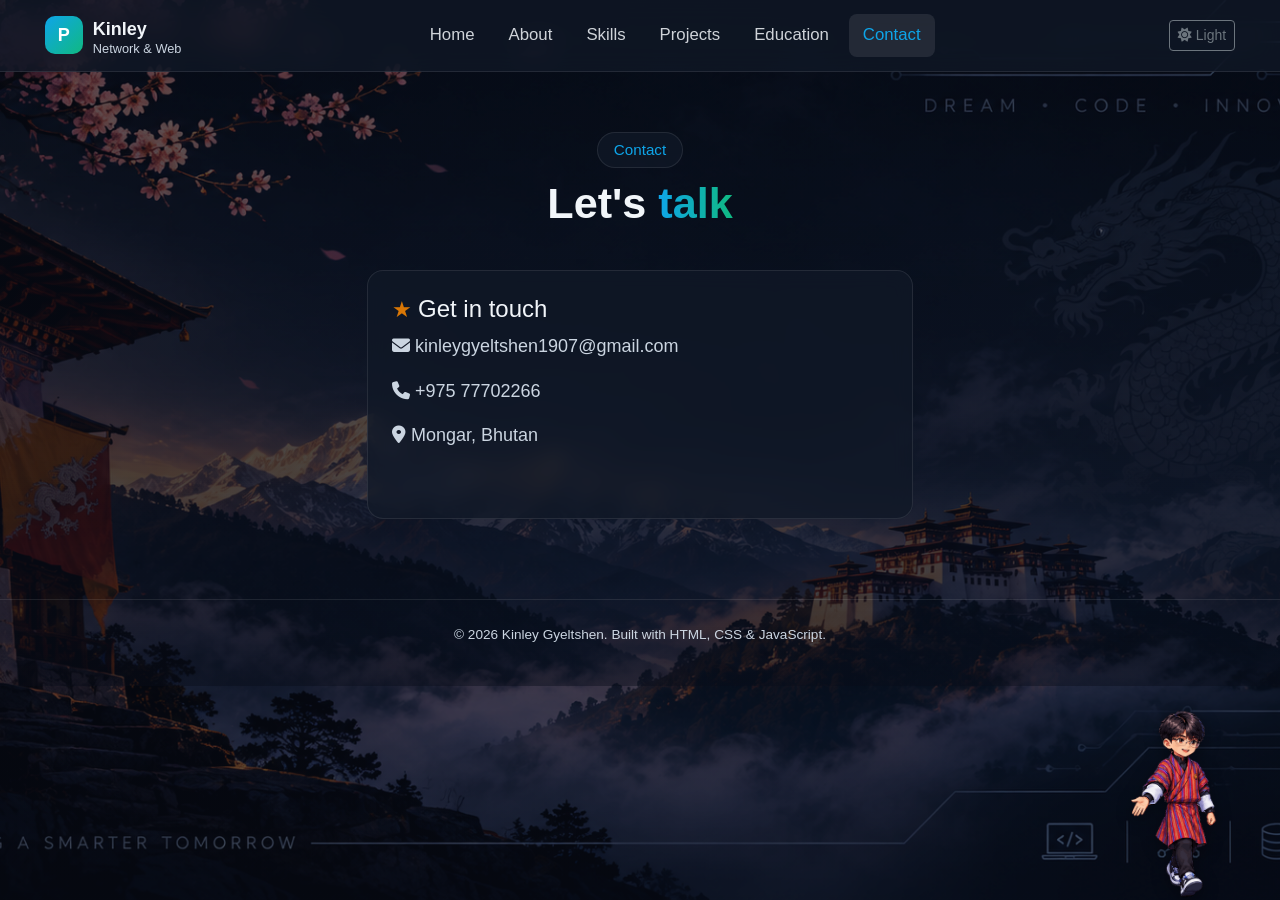
==== contact.html @ 556bfc1e "Portfolio: add certificates and Event Hub, remove contact form" ====
<!DOCTYPE html>
<html lang="en">
<head>
  <meta charset="UTF-8">
  <meta name="viewport" content="width=device-width, initial-scale=1.0">
  <meta name="description" content="Personal portfolio of Kinley Gyeltshen - Computer System &amp; Network Student">
  <title>KingyelPort — Contact</title>
  <!-- 1. Bootstrap CSS (framework) -->
  <link href="https://cdn.jsdelivr.net/npm/bootstrap@5.3.3/dist/css/bootstrap.min.css" rel="stylesheet">
  <!-- 2. Font Awesome (icons) -->
  <link rel="stylesheet" href="https://cdnjs.cloudflare.com/ajax/libs/font-awesome/6.5.2/css/all.min.css">
  <!-- 3. YOUR CSS last so you can override Bootstrap -->
  <link rel="stylesheet" href="css/styles.css">
</head>
<body class="dark">
  <header id="top">
    <a href="index.html" class="brand">
      <span class="logo-mark">P</span>
      <span>Kinley<small>Network &amp; Web</small></span>
    </a>
    <nav id="mainNav">
      <a href="index.html" title="Go to home page">Home</a>
      <a href="about.html">About</a>
      <a href="skills.html">Skills</a>
      <a href="projects.html">Projects</a>
      <a href="education.html">Education</a>
      <a href="contact.html">Contact</a>
    </nav>
    <div class="header-actions">
      <button type="button" id="darkToggle" class="btn btn-sm btn-outline-secondary">Light</button>
      <button type="button" id="menuToggle" class="btn btn-sm btn-outline-secondary" aria-label="Open menu"><i class="fa-solid fa-bars"></i></button>
    </div>
  </header>

  <main>
    <div class="container py-3">
      <div class="page-head">
        <span class="eyebrow">Contact</span>
        <h1>Let's <span class="grad">talk</span></h1>
      </div>

      <div class="row g-4">
        <div class="col-lg-6 mx-auto">
          <section class="site-card h-100">
            <h2>Get in touch</h2>
            <p><i class="fa-solid fa-envelope"></i> <a href="mailto:kinleygyeltshen1907@gmail.com">kinleygyeltshen1907@gmail.com</a></p>
            <p><i class="fa-solid fa-phone"></i> +975 77702266</p>
            <p><i class="fa-solid fa-location-dot"></i> Mongar, Bhutan</p>
          </section>
        </div>
      </div>
    </div>
  </main>

  <footer>
    <p>&copy; <span id="year"></span> Kinley Gyeltshen. Built with HTML, CSS &amp; JavaScript.</p>
  </footer>
  <img src="media/mascot.gif" alt="Animated mascot walking" class="mascot">
  <button type="button" id="toTop" aria-label="Back to top"><i class="fa-solid fa-arrow-up"></i></button>

  <!-- Bootstrap JS — last, just before your own scripts -->
  <script src="https://cdn.jsdelivr.net/npm/bootstrap@5.3.3/dist/js/bootstrap.bundle.min.js"></script>
  <script src="js/main.js"></script>
</body>
</html>
---- css/styles.css ----
/* ---------- variables (light theme is the default) ---------- */
:root {
  --bg: #f4f7fb;
  --bg2: #ffffff;
  --card: rgba(255, 255, 255, 0.9);
  --border: rgba(15, 23, 42, 0.12);
  --text: #0f172a;
  --muted: #475569;
  --blue: #0ea5e9;
  --pink: #ec4899;
  --purple: #8b5cf6;
  --green: #10b981;
  --grad: linear-gradient(90deg, #0ea5e9, #10b981);
}

/* dark theme: the body gets class="dark" (toggled by main.js) */
body.dark {
  --bg: #0b1120;
  --bg2: #111a2e;
  --card: rgba(17, 24, 39, 0.75);
  --border: rgba(255, 255, 255, 0.09);
  --text: #f1f5f9;
  --muted: #94a3b8;
}

/* ---------- base ---------- */
body {
  font-family: "Segoe UI", Arial, sans-serif;
  margin: 0;
  color: var(--text);
  background: var(--bg);
  font-size: 1.125rem;
  line-height: 1.6;
  transition: background 0.3s, color 0.3s;
}
body.dark {
  background:
    radial-gradient(500px 500px at 70% 0%, rgba(16, 185, 129, 0.25), transparent 70%),
    radial-gradient(450px 450px at 0% 20%, rgba(29, 78, 216, 0.25), transparent 70%),
    radial-gradient(450px 450px at 60% 100%, rgba(14, 116, 144, 0.3), transparent 70%),
    var(--bg);
  background-attachment: fixed;
}
a { color: inherit; text-decoration: none; }
img { max-width: 100%; height: auto; }
h1, h2, h3 { font-family: "Segoe UI", Arial, sans-serif; }
main { padding: 24px 3.5%; }
section { margin-bottom: 28px; }
.grad {
  background: var(--grad);
  -webkit-background-clip: text;
  background-clip: text;
  color: transparent;
}

/* ---------- header / nav ---------- */
header {
  display: flex;
  align-items: center;
  justify-content: space-between;
  flex-wrap: wrap;
  gap: 12px;
  padding: 14px 3.5%;
  position: sticky;
  top: 0;
  z-index: 100;
  background: var(--card);
  backdrop-filter: blur(14px);
  border-bottom: 1px solid var(--border);
}
.brand { display: flex; align-items: center; gap: 10px; font-weight: 700; }
.brand small { display: block; font-size: 0.8rem; font-weight: 400; color: var(--muted); line-height: 1; }
.logo-mark {
  width: 38px; height: 38px; border-radius: 10px;
  background: linear-gradient(135deg, var(--blue), var(--green));
  display: grid; place-items: center; color: #fff; font-weight: 800;
}
nav { display: flex; gap: 6px; }
nav a { padding: 8px 14px; border-radius: 8px; font-size: 1.05rem; opacity: 0.85; transition: 0.2s; }
nav a:hover { opacity: 1; color: var(--blue); }
nav a.active { opacity: 1; color: var(--blue); background: var(--border); }
.header-actions { display: flex; align-items: center; gap: 10px; }
#menuToggle { display: none; }

/* ---------- buttons ---------- */
.btn-gradient {
  background: var(--grad); color: #fff; border: none; font-weight: 600;
  padding: 14px 30px; font-size: 1.1rem; border-radius: 10px; box-shadow: 0 8px 24px rgba(14, 165, 233, 0.25);
}
.btn-gradient:hover { color: #fff; transform: translateY(-3px); box-shadow: 0 12px 30px rgba(16, 185, 129, 0.4); }
.btn-ghost {
  background: var(--card); color: var(--text); border: 1px solid var(--border);
  font-weight: 600; padding: 14px 30px; font-size: 1.1rem; border-radius: 10px;
}
.btn-ghost:hover { color: var(--text); border-color: var(--blue); transform: translateY(-3px); }
button:hover { opacity: 0.95; }

/* ---------- hero (home page) ---------- */
.hero { min-height: 80vh; display: grid; grid-template-columns: 1.1fr 1fr; align-items: center; gap: 40px; }
.avail {
  display: inline-flex; align-items: center; gap: 10px; padding: 8px 16px;
  border-radius: 30px; background: var(--card); border: 1px solid var(--border); font-size: 0.95rem;
}
.dot { width: 12px; height: 12px; border-radius: 50%; background: var(--blue); animation: pulse 2s infinite; }
@keyframes pulse { 50% { box-shadow: 0 0 0 8px rgba(14, 165, 233, 0); } 0% { box-shadow: 0 0 0 0 rgba(14, 165, 233, 0.5); } }
.hello { font-size: 1.8rem; color: var(--muted); margin: 22px 0 0; }
.hero-name { font-size: clamp(3.5rem, 8vw, 6rem); line-height: 1.1; font-weight: 800; margin: 4px 0 10px; }
.role { font-size: 1.9rem; font-weight: 700; min-height: 2.4rem; }
.role::before { content: none; }
.glow { color: var(--blue); text-shadow: 0 0 18px rgba(14, 165, 233, 0.6); }
.cursor { color: var(--blue); animation: blink 1s infinite; }
@keyframes blink { 50% { opacity: 0; } }
.intro { max-width: 560px; font-size: 1.15rem; color: var(--muted); margin: 18px 0; }
.pills { display: flex; flex-wrap: wrap; gap: 10px; margin-bottom: 26px; }
.pills.center { justify-content: center; margin-top: 30px; }
.pill { padding: 8px 20px; border-radius: 20px; font-size: 1rem; font-weight: 600; color: #fff; box-shadow: 0 4px 14px rgba(0, 0, 0, 0.2); }
.p-html { background: linear-gradient(90deg, #2563eb, #3b82f6); }
.p-css { background: linear-gradient(90deg, #a855f7, #ec4899); }
.p-js { background: linear-gradient(90deg, #f59e0b, #f97316); }
.p-tw { background: linear-gradient(90deg, #0ea5e9, #2563eb); }
.p-react { background: linear-gradient(90deg, #10b981, #22c55e); }
.p-node { background: linear-gradient(90deg, #8b5cf6, #6366f1); }
.cta { display: flex; gap: 16px; flex-wrap: wrap; }
.follow { display: flex; align-items: center; gap: 12px; margin-top: 28px; font-size: 0.8rem; color: var(--muted); }
.social {
  width: 36px; height: 36px; border-radius: 50%; background: var(--card);
  border: 1px solid var(--border); display: grid; place-items: center; transition: 0.25s;
}
.social:hover { background: var(--blue); color: #fff; transform: translateY(-3px); }

.hero-visual { position: relative; height: clamp(520px, 36vw, 680px); display: grid; place-items: center; }
.avatar-ring {
  width: min(30vw, 480px, 78vw); min-width: 300px; aspect-ratio: 1; border-radius: 50%; padding: 7px;
  background: conic-gradient(var(--blue), var(--green), var(--blue));
  animation: float 6s ease-in-out infinite;
}
.avatar { width: 100%; height: 100%; border-radius: 50%; overflow: hidden; background: #e5e7eb; position: relative; }
.avatar img { width: 100%; height: 100%; object-fit: cover; }
.avatar-fallback {
  display: none; position: absolute; inset: 0; place-items: center; font-size: 5rem; font-weight: 800; color: #fff;
  background: linear-gradient(135deg, var(--blue), var(--green));
}
@keyframes float { 50% { transform: translateY(-12px); } }
.code-card {
  position: absolute; top: 0; right: 0; z-index: 3; width: 320px; padding: 18px 22px; border-radius: 14px;
  background: rgba(15, 23, 42, 0.8); backdrop-filter: blur(10px); border: 1px solid var(--border);
  font-family: Consolas, monospace; font-size: 0.95rem; color: #cbd5e1;
}
.code-card .dots { display: flex; gap: 6px; margin-bottom: 12px; }
.dots i { width: 10px; height: 10px; border-radius: 50%; }
.dots .r { background: #ef4444; } .dots .y { background: #eab308; } .dots .g { background: #22c55e; }
.code-card pre { white-space: pre-wrap; margin: 0; color: inherit; }
.k { color: #a78bfa; } .v { color: #60a5fa; } .p { color: #38bdf8; } .s { color: #4ade80; } .yl { color: #facc15; }
.float-badge {
  position: absolute; width: 44px; height: 44px; font-size: 1.1rem; border-radius: 10px; display: grid; place-items: center;
  color: #fff; font-weight: 700; animation: float 5s ease-in-out infinite;
}
.fb-green { background: #10b981; border-radius: 50%; left: 6%; top: 40%; }
.fb-purple { background: #8b5cf6; right: 10%; bottom: 30%; animation-delay: 1s; }
.fb-blue { background: #0ea5e9; left: 22%; bottom: 12%; animation-delay: 2s; }
.stat {
  position: absolute; padding: 18px 30px; border-radius: 14px; text-align: center;
  background: var(--card); border: 1px solid var(--border); backdrop-filter: blur(8px);
}
.stat strong { display: block; font-size: 2.4rem; line-height: 1.2; }
.stat small { font-size: 0.95rem; color: var(--muted); }
.stat-projects { left: 0; bottom: 8%; }
.stat-years { right: 0; bottom: 10%; }

/* ---------- page headings ---------- */
.page-head { text-align: center; margin: 20px 0 40px; }
.eyebrow {
  display: inline-block; padding: 5px 16px; border-radius: 20px; background: var(--card);
  border: 1px solid var(--border); font-size: 0.95rem; color: var(--blue); margin-bottom: 10px;
}
.page-head h1 { font-size: clamp(1.9rem, 4vw, 2.7rem); font-weight: 800; }
h2 { font-size: 1.5rem; }
h2::before { content: "★ "; color: #d97706; font-size: 0.9em; }
.page-head h1::before { content: none; }

/* ---------- cards ---------- */
.site-card {
  background: var(--card); color: var(--text); border: 1px solid var(--border);
  border-radius: 16px; padding: 24px; backdrop-filter: blur(10px); transition: 0.3s;
}
.site-card:hover { border-color: rgba(14, 165, 233, 0.45); transform: translateY(-4px); }
.site-card p { color: var(--muted); }
.facts { list-style: none; padding: 0; display: grid; gap: 10px; color: var(--muted); margin: 0; }
.facts b { color: var(--text); }
li::marker { color: #059669; }

.thumb { height: 140px; border-radius: 12px; display: grid; place-items: center; font-size: 2.8rem; color: #fff; margin-bottom: 14px; }
.t1 { background: linear-gradient(135deg, #1d4ed8, #0ea5e9); }
.t2 { background: linear-gradient(135deg, #0ea5e9, #10b981); }
.t3 { background: linear-gradient(135deg, #059669, #22c55e); }
.tags { display: flex; flex-wrap: wrap; gap: 8px; margin-bottom: 14px; }
.tags span { font-size: 0.9rem; padding: 4px 12px; border-radius: 12px; background: var(--border); }
.card-links { display: flex; gap: 18px; font-size: 1rem; font-weight: 600; }
.card-links a { color: var(--blue); }
.card-links a:hover { text-decoration: underline; }

.filters { display: flex; justify-content: center; gap: 12px; margin-bottom: 28px; }
.filter {
  padding: 8px 20px; border-radius: 20px; border: 1px solid var(--border);
  background: var(--card); color: var(--text); font-size: 1rem;
}
.filter.active, .filter:hover { background: var(--grad); color: #fff; border-color: transparent; }

.skill-top { display: flex; justify-content: space-between; margin-bottom: 8px; font-size: 0.92rem; }
.progress { height: 10px; background: var(--border); border-radius: 10px; }
.progress-bar { background: var(--grad); width: 0; transition: width 1.2s ease; }

.timeline { max-width: 720px; margin: 0 auto; border-left: 2px solid var(--border); padding-left: 30px; display: grid; gap: 22px; }
.t-item { position: relative; }
.t-item::before {
  content: ""; position: absolute; left: -40px; top: 28px; width: 16px; height: 16px;
  border-radius: 50%; background: var(--grad); box-shadow: 0 0 0 4px var(--bg);
}
.t-item small { color: var(--blue); }

/* ---------- forms ---------- */
input[type="text"], input[type="email"], textarea {
  width: 100%; padding: 12px 16px; margin-bottom: 4px; border-radius: 10px;
  border: 1px solid var(--border); background: var(--bg2); color: var(--text); font: inherit;
}
input:focus, textarea:focus { outline: 2px solid var(--blue); }
input.is-invalid, textarea.is-invalid { border-color: #b91c1c; }
.error { color: #ef4444; font-size: 0.85rem; display: block; min-height: 1.2rem; margin-bottom: 8px; }
.form-status { margin-top: 12px; font-size: 0.9rem; }
.form-status.ok { color: var(--green); }
.char-count { font-size: 0.8rem; color: var(--muted); float: right; }

/* ---------- footer ---------- */
footer { text-align: center; padding: 24px; margin-top: 40px; color: var(--muted); font-size: 0.85rem; border-top: 1px solid var(--border); }
#toTop {
  position: fixed; right: 24px; bottom: 24px; width: 44px; height: 44px; border-radius: 50%;
  background: var(--grad); color: #fff; border: none; opacity: 0; pointer-events: none; transition: 0.3s; z-index: 90;
}
#toTop.show { opacity: 1; pointer-events: auto; }
.hide { display: none; }

/* ---------- small animated mascot (bottom-right) ---------- */
.mascot {
  position: fixed; right: 16px; bottom: 0; width: 170px; height: auto;
  z-index: 80; pointer-events: none; user-select: none;
  filter: drop-shadow(0 4px 8px rgba(0, 0, 0, 0.35));
}
/* lift the back-to-top button above the mascot */
#toTop { bottom: 190px; right: 40px; }
@media (max-width: 600px) {
  .mascot { width: 110px; right: 6px; }
  #toTop { bottom: 125px; right: 20px; }
}

/* ---------- responsive ---------- */
@media (max-width: 960px) {
  .hero { grid-template-columns: 1fr; }
  .hero-visual { height: 460px; }
  #menuToggle { display: inline-block; }
  nav {
    display: none; width: 100%; flex-direction: column; order: 3;
  }
  nav.open { display: flex; }
  nav a { display: block; margin: 2px 0; }
}
@media (max-width: 600px) {
  body { font-size: 16px; }
  .hello { font-size: 1.2rem; }
  .role { font-size: 1.25rem; }
  .code-card { width: 210px; font-size: 0.68rem; }
  .stat { padding: 10px 16px; }
}

/* ---------- skills + certifications ---------- */
.skill-title { margin-bottom: 14px; }
.skill-title i { color: var(--blue); margin-right: 6px; }
.cert-date { color: var(--blue); }

/* keep the hero tidy on mid-size screens */
@media (max-width: 1100px) {
  .hero-name { font-size: clamp(3rem, 7vw, 4.5rem); }
  .hero-visual { height: 500px; }
  .avatar-ring { width: min(340px, 78vw); }
  .code-card { width: 270px; font-size: 0.85rem; }
}

/* desktop sizing: everything is in rem, so it scales with the screen width */
html { font-size: clamp(16px, 1.05vw, 22px); }
@media (max-width: 960px) { html { font-size: 16px; } }

/* ---------- hero visual: one square stage, everything positioned in % of it ---------- */
.hero-visual {
  position: relative; display: block; height: auto; aspect-ratio: 1 / 1;
  width: 100%; max-width: 38rem; justify-self: center;
}
.avatar-ring {
  position: absolute; left: 21%; top: 25%; width: 58%; min-width: 0; aspect-ratio: 1;
}
.avatar img { object-position: 50% 80%; } /* keeps your face centred in the circle */
.code-card {
  position: absolute; top: 4%; right: 0; left: auto; width: max-content; max-width: 62%;
  padding: 1rem 1.3rem; font-size: 0.85rem; line-height: 1.55;
}
.code-card pre { white-space: pre; }
.float-badge { width: 2.75rem; height: 2.75rem; font-size: 1.1rem; }
.fb-green  { left: 15%; top: 38%; right: auto; bottom: auto; }
.fb-purple { left: 71%; top: 72%; right: auto; bottom: auto; }
.fb-blue   { left: 24%; top: 79%; right: auto; bottom: auto; }
.stat { padding: 1rem 1.6rem; }
.stat-projects { left: 0; bottom: 8%; top: auto; right: auto; }
.stat-years    { right: 0; bottom: 18%; top: auto; left: auto; }

@media (max-width: 960px) {
  .hero-visual { max-width: 30rem; }
}
@media (max-width: 600px) {
  .code-card { font-size: 0.62rem; padding: 0.7rem 0.9rem; }
  .float-badge { width: 2rem; height: 2rem; font-size: 0.8rem; }
  .stat { padding: 0.6rem 1rem; }
  .stat strong { font-size: 1.6rem; }
  .stat small { font-size: 0.75rem; }
}

/* bigger profile circle */
.avatar-ring { left: 16%; top: 22%; width: 68%; }
.fb-green  { left: 10%; top: 40%; }
.fb-purple { left: 74%; top: 78%; }
.fb-blue   { left: 25%; top: 86%; }
.stat-projects { bottom: 4%; }
.stat-years { bottom: 2%; }

/* badges and counters sit on the edge of the profile circle */
.fb-green  { left: 13.5%; top: 43%; }
.fb-purple { left: 70.5%; top: 76%; }
.fb-blue   { left: 22%;   top: 77%; }
.stat-projects { left: auto; right: 78.5%; top: 64%; bottom: auto; }
.stat-years    { left: 81%; right: auto; top: 52%; bottom: auto; }

/* ---------- background image ---------- */
body {
  background:
    linear-gradient(rgba(244, 247, 251, 0.82), rgba(244, 247, 251, 0.82)),
    url("../media/bg.png") center / cover no-repeat fixed;
}
body.dark {
  background:
    linear-gradient(rgba(8, 12, 24, 0.55), rgba(8, 12, 24, 0.7)),
    url("../media/bg.png") center / cover no-repeat fixed;
}

/* keep text readable over the photo */
body.dark { --muted: #cbd5e1; }
body.dark .intro, body.dark .hello { text-shadow: 0 2px 10px rgba(0, 0, 0, 0.7); }
body.dark {
  background:
    linear-gradient(rgba(8, 12, 24, 0.62), rgba(8, 12, 24, 0.78)),
    url("../media/bg.png") center / cover no-repeat fixed;
}
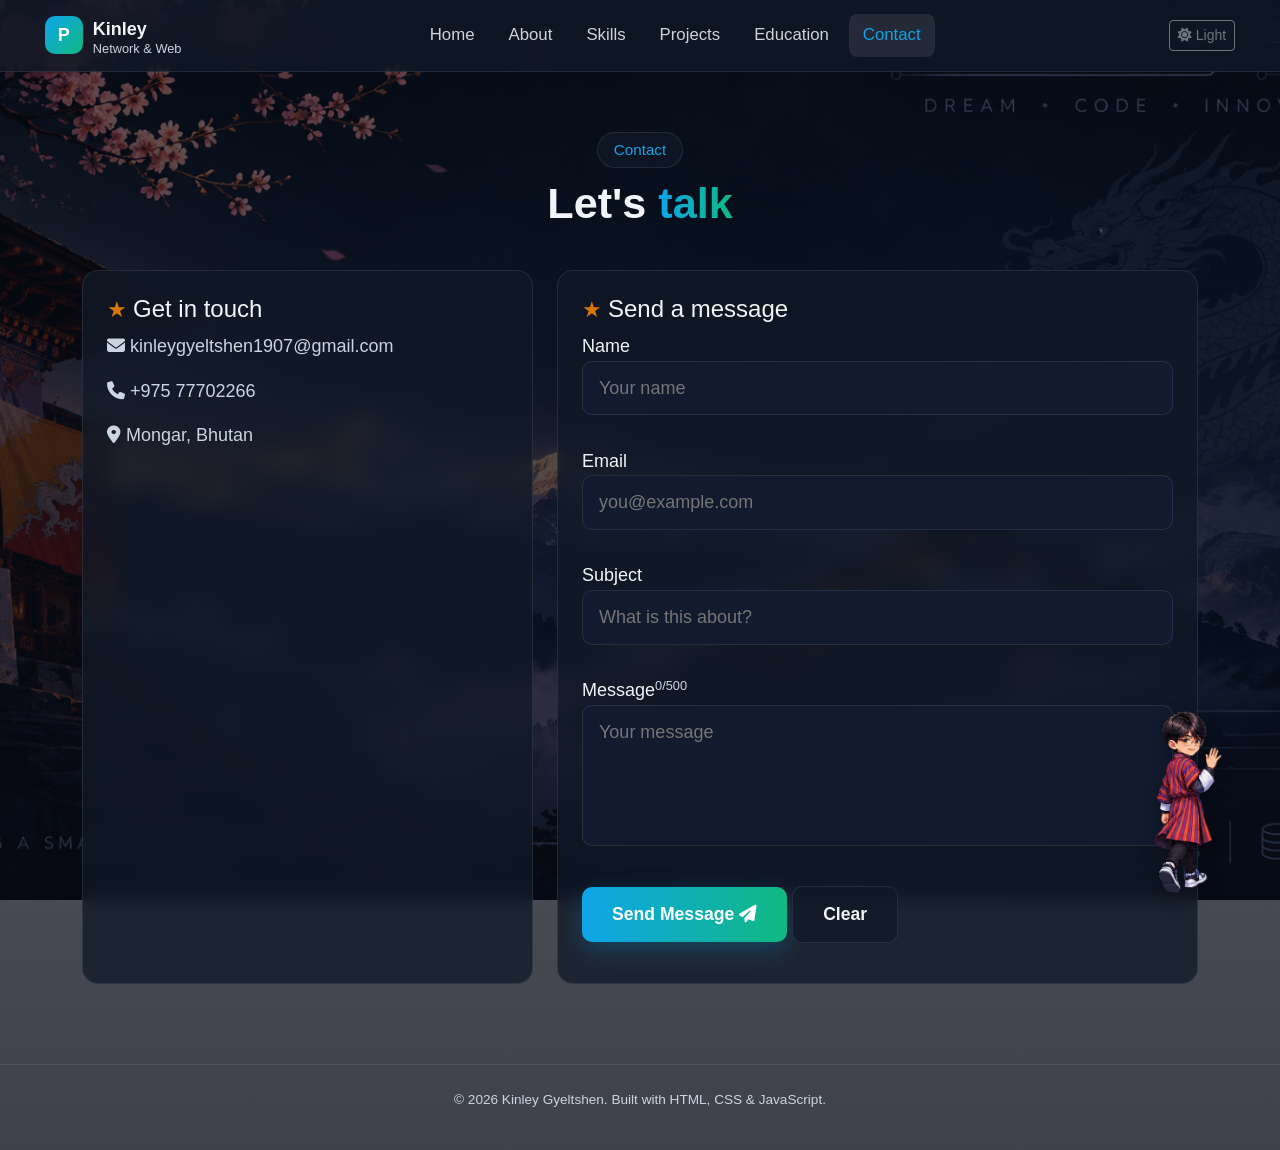
==== commit b06ac412: "Add submission.txt and contact.html" ====
--- a/contact.html
+++ b/contact.html
@@ -40,13 +40,38 @@
       </div>
 
       <div class="row g-4">
-        <div class="col-lg-6 mx-auto">
+        <div class="col-lg-5">
           <section class="site-card h-100">
             <h2>Get in touch</h2>
             <p><i class="fa-solid fa-envelope"></i> <a href="mailto:kinleygyeltshen1907@gmail.com">kinleygyeltshen1907@gmail.com</a></p>
             <p><i class="fa-solid fa-phone"></i> +975 77702266</p>
             <p><i class="fa-solid fa-location-dot"></i> Mongar, Bhutan</p>
           </section>
+        </div>
+        <div class="col-lg-7">
+          <form id="contactForm" class="site-card" novalidate>
+            <h2>Send a message</h2>
+
+            <label for="fullname">Name</label>
+            <input type="text" id="fullname" name="fullname" placeholder="Your name">
+            <span class="error" id="err-fullname"></span>
+
+            <label for="email">Email</label>
+            <input type="email" id="email" name="email" placeholder="you@example.com">
+            <span class="error" id="err-email"></span>
+
+            <label for="subject">Subject</label>
+            <input type="text" id="subject" name="subject" placeholder="What is this about?">
+            <span class="error" id="err-subject"></span>
+
+            <label for="message">Message <span id="charCount" class="char-count">0/500</span></label>
+            <textarea id="message" name="message" rows="4" placeholder="Your message"></textarea>
+            <span class="error" id="err-message"></span>
+
+            <button type="submit" class="btn btn-gradient">Send Message <i class="fa-solid fa-paper-plane"></i></button>
+            <button type="reset" class="btn btn-ghost">Clear</button>
+            <p id="formStatus" class="form-status" role="status"></p>
+          </form>
         </div>
       </div>
     </div>
@@ -61,5 +86,6 @@
   <!-- Bootstrap JS — last, just before your own scripts -->
   <script src="https://cdn.jsdelivr.net/npm/bootstrap@5.3.3/dist/js/bootstrap.bundle.min.js"></script>
   <script src="js/main.js"></script>
+  <script src="js/validate.js"></script>
 </body>
-</html>
+</html>
